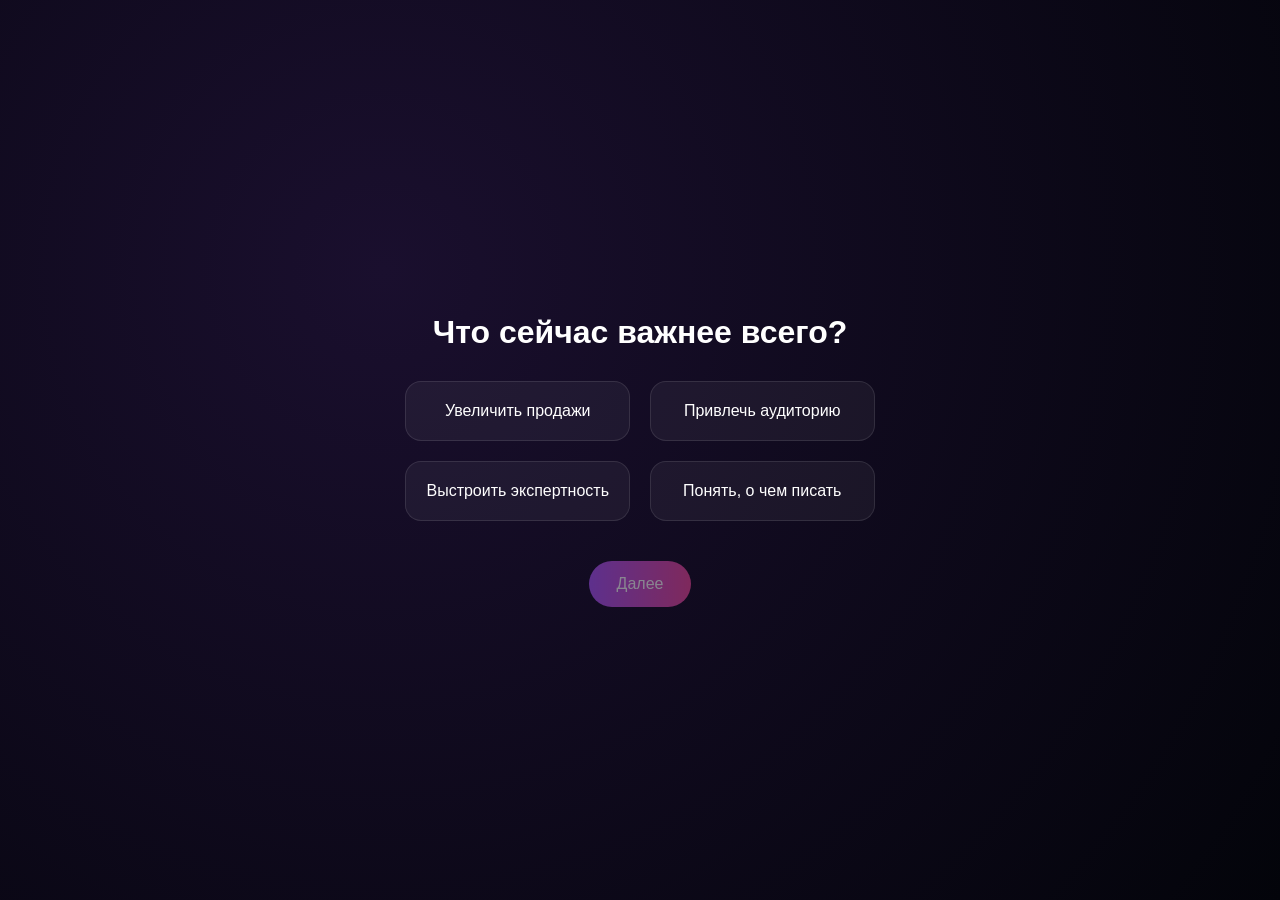
==== quiz.html @ d69003bd "Create quiz.html" ====
<!DOCTYPE html>
<html lang="ru">
<head>
  <meta charset="UTF-8">
  <title>Контент-система</title>
  <meta name="viewport" content="width=device-width, initial-scale=1.0">
  
  <style>
    body {
      margin: 0;
      font-family: Arial, sans-serif;
      background: radial-gradient(circle at 30% 30%, #1a0f2e, #03040a);
      color: white;
      display: flex;
      align-items: center;
      justify-content: center;
      height: 100vh;
    }

    .container {
      max-width: 800px;
      text-align: center;
    }

    h1 {
      font-size: 32px;
      margin-bottom: 20px;
    }

    .options {
      display: grid;
      grid-template-columns: 1fr 1fr;
      gap: 20px;
      margin-top: 30px;
    }

    .card {
      padding: 20px;
      border-radius: 16px;
      background: rgba(255,255,255,0.05);
      border: 1px solid rgba(255,255,255,0.1);
      cursor: pointer;
      transition: 0.3s;
    }

    .card:hover {
      transform: translateY(-5px);
      border-color: #a855f7;
      box-shadow: 0 0 20px rgba(168,85,247,0.3);
    }

    .next {
      margin-top: 40px;
      padding: 14px 28px;
      border-radius: 999px;
      background: linear-gradient(90deg, #a855f7, #ec4899);
      border: none;
      color: white;
      font-size: 16px;
      cursor: pointer;
      opacity: 0.5;
    }

    .next.active {
      opacity: 1;
    }
  </style>
</head>

<body>

<div class="container">
  <h1>Что сейчас важнее всего?</h1>

  <div class="options">
    <div class="card" onclick="select(this)">Увеличить продажи</div>
    <div class="card" onclick="select(this)">Привлечь аудиторию</div>
    <div class="card" onclick="select(this)">Выстроить экспертность</div>
    <div class="card" onclick="select(this)">Понять, о чем писать</div>
  </div>

  <button id="nextBtn" class="next" onclick="nextStep()">Далее</button>
</div>

<script>
  let selected = null;

  function select(el) {
    document.querySelectorAll('.card').forEach(c => c.style.borderColor = 'rgba(255,255,255,0.1)');
    el.style.borderColor = '#a855f7';
    selected = el.innerText;
    document.getElementById('nextBtn').classList.add('active');
  }

  function nextStep() {
    if (!selected) return;

    alert("Вы выбрали: " + selected + "\\n\\nДальше можно развить полноценный квиз 👀");
  }
</script>

</body>
</html>
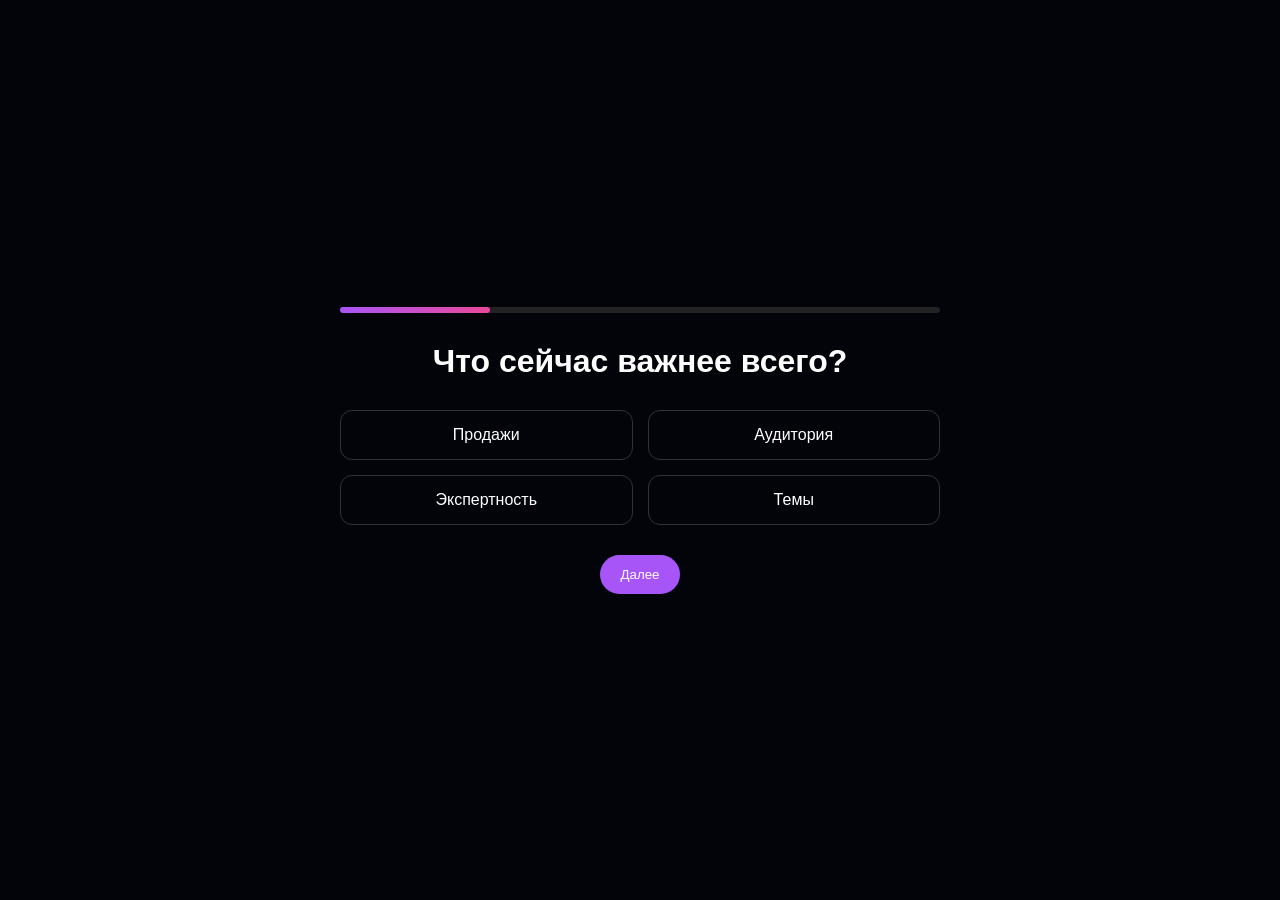
==== commit 24523316: "Update quiz.html" ====
--- a/quiz.html
+++ b/quiz.html
@@ -1,102 +1,179 @@
 <!DOCTYPE html>
 <html lang="ru">
 <head>
-  <meta charset="UTF-8">
-  <title>Контент-система</title>
-  <meta name="viewport" content="width=device-width, initial-scale=1.0">
-  
-  <style>
-    body {
-      margin: 0;
-      font-family: Arial, sans-serif;
-      background: radial-gradient(circle at 30% 30%, #1a0f2e, #03040a);
-      color: white;
-      display: flex;
-      align-items: center;
-      justify-content: center;
-      height: 100vh;
-    }
+<meta charset="UTF-8">
+<meta name="viewport" content="width=device-width, initial-scale=1.0">
+<title>Контент-система</title>
 
-    .container {
-      max-width: 800px;
-      text-align: center;
-    }
+<style>
+body {
+  margin:0;
+  font-family:Arial;
+  background:#03040a;
+  color:white;
+  display:flex;
+  justify-content:center;
+  align-items:center;
+  height:100vh;
+}
 
-    h1 {
-      font-size: 32px;
-      margin-bottom: 20px;
-    }
+.container {
+  text-align:center;
+  max-width:600px;
+  width:100%;
+}
 
-    .options {
-      display: grid;
-      grid-template-columns: 1fr 1fr;
-      gap: 20px;
-      margin-top: 30px;
-    }
+.progress {
+  height:6px;
+  background:#222;
+  border-radius:10px;
+  margin-bottom:30px;
+}
 
-    .card {
-      padding: 20px;
-      border-radius: 16px;
-      background: rgba(255,255,255,0.05);
-      border: 1px solid rgba(255,255,255,0.1);
-      cursor: pointer;
-      transition: 0.3s;
-    }
+.bar {
+  height:100%;
+  width:25%;
+  background:linear-gradient(90deg,#a855f7,#ec4899);
+  border-radius:10px;
+  transition:0.3s;
+}
 
-    .card:hover {
-      transform: translateY(-5px);
-      border-color: #a855f7;
-      box-shadow: 0 0 20px rgba(168,85,247,0.3);
-    }
+h1 {
+  margin-bottom:30px;
+}
 
-    .next {
-      margin-top: 40px;
-      padding: 14px 28px;
-      border-radius: 999px;
-      background: linear-gradient(90deg, #a855f7, #ec4899);
-      border: none;
-      color: white;
-      font-size: 16px;
-      cursor: pointer;
-      opacity: 0.5;
-    }
+.options {
+  display:grid;
+  grid-template-columns:1fr 1fr;
+  gap:15px;
+}
 
-    .next.active {
-      opacity: 1;
-    }
-  </style>
+.card {
+  padding:15px;
+  border-radius:12px;
+  border:1px solid #333;
+  cursor:pointer;
+  transition:0.3s;
+}
+
+.card.active {
+  border-color:#a855f7;
+  box-shadow:0 0 10px #a855f7;
+}
+
+.next {
+  margin-top:30px;
+  padding:12px 20px;
+  border:none;
+  border-radius:999px;
+  background:#a855f7;
+  color:white;
+  cursor:pointer;
+}
+</style>
 </head>
 
 <body>
 
 <div class="container">
-  <h1>Что сейчас важнее всего?</h1>
 
-  <div class="options">
-    <div class="card" onclick="select(this)">Увеличить продажи</div>
-    <div class="card" onclick="select(this)">Привлечь аудиторию</div>
-    <div class="card" onclick="select(this)">Выстроить экспертность</div>
-    <div class="card" onclick="select(this)">Понять, о чем писать</div>
-  </div>
+<div class="progress">
+  <div class="bar" id="bar"></div>
+</div>
 
-  <button id="nextBtn" class="next" onclick="nextStep()">Далее</button>
+<h1 id="question"></h1>
+
+<div class="options" id="options"></div>
+
+<button class="next" onclick="next()">Далее</button>
+
 </div>
 
 <script>
-  let selected = null;
 
-  function select(el) {
-    document.querySelectorAll('.card').forEach(c => c.style.borderColor = 'rgba(255,255,255,0.1)');
-    el.style.borderColor = '#a855f7';
-    selected = el.innerText;
-    document.getElementById('nextBtn').classList.add('active');
+let step = 0;
+let answers = [];
+
+const steps = [
+  {
+    q: "Что сейчас важнее всего?",
+    options: ["Продажи","Аудитория","Экспертность","Темы"]
+  },
+  {
+    q: "Какой формат ближе?",
+    options: ["Видео","Текст","Сторис","Карточки"]
+  },
+  {
+    q: "Где публикуешь?",
+    options: ["Instagram","Telegram","YouTube","VK"]
+  },
+  {
+    q: "Что мешает?",
+    options: ["Нет идей","Нет времени","Нет структуры","Нет результата"]
   }
+];
 
-  function nextStep() {
-    if (!selected) return;
+function render() {
+  document.getElementById("question").innerText = steps[step].q;
 
-    alert("Вы выбрали: " + selected + "\\n\\nДальше можно развить полноценный квиз 👀");
+  const container = document.getElementById("options");
+  container.innerHTML = "";
+
+  steps[step].options.forEach(opt => {
+    const div = document.createElement("div");
+    div.className = "card";
+    div.innerText = opt;
+
+    div.onclick = () => {
+      document.querySelectorAll(".card").forEach(c => c.classList.remove("active"));
+      div.classList.add("active");
+      answers[step] = opt;
+    };
+
+    container.appendChild(div);
+  });
+
+  document.getElementById("bar").style.width = ((step+1)/steps.length*100)+"%";
+}
+
+function next() {
+  if (!answers[step]) return;
+
+  step++;
+
+  if (step >= steps.length) {
+    showResult();
+  } else {
+    render();
   }
+}
+
+function showResult() {
+  document.body.innerHTML = `
+  <div style="text-align:center; padding:40px;">
+    <h1>Основа стратегии готова</h1>
+
+    <p style="margin-top:20px; opacity:0.7;">
+      Но 90% делают это — и не получают результат
+    </p>
+
+    <p style="margin-top:20px;">
+      Потому что ломают подачу и первый экран
+    </p>
+
+    <button style="margin-top:30px; padding:12px 20px; border:none; border-radius:999px; background:#a855f7; color:white;">
+      Получить идеи
+    </button>
+
+    <button style="margin-top:10px; padding:12px 20px; border:none; border-radius:999px; background:#ec4899; color:white;">
+      Разбор
+    </button>
+  </div>
+  `;
+}
+
+render();
+
 </script>
 
 </body>
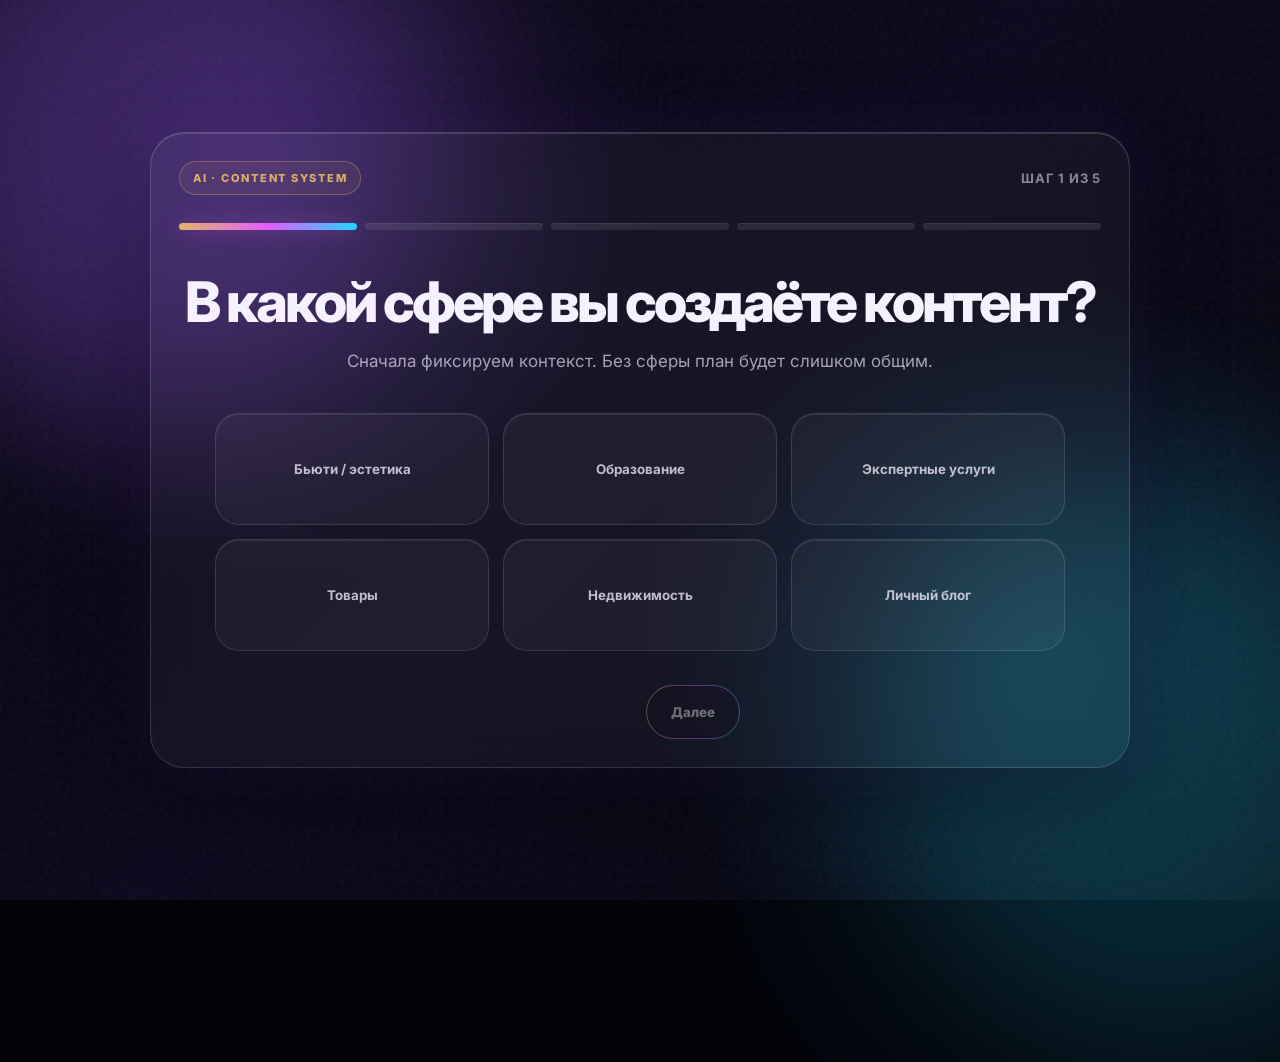
==== commit ab38fc90: "Add files via upload" ====
--- a/quiz.html
+++ b/quiz.html
@@ -1,180 +1,36 @@
 <!DOCTYPE html>
 <html lang="ru">
 <head>
-<meta charset="UTF-8">
-<meta name="viewport" content="width=device-width, initial-scale=1.0">
-<title>Контент-система</title>
-
-<style>
-body {
-  margin:0;
-  font-family:Arial;
-  background:#03040a;
-  color:white;
-  display:flex;
-  justify-content:center;
-  align-items:center;
-  height:100vh;
-}
-
-.container {
-  text-align:center;
-  max-width:600px;
-  width:100%;
-}
-
-.progress {
-  height:6px;
-  background:#222;
-  border-radius:10px;
-  margin-bottom:30px;
-}
-
-.bar {
-  height:100%;
-  width:25%;
-  background:linear-gradient(90deg,#a855f7,#ec4899);
-  border-radius:10px;
-  transition:0.3s;
-}
-
-h1 {
-  margin-bottom:30px;
-}
-
-.options {
-  display:grid;
-  grid-template-columns:1fr 1fr;
-  gap:15px;
-}
-
-.card {
-  padding:15px;
-  border-radius:12px;
-  border:1px solid #333;
-  cursor:pointer;
-  transition:0.3s;
-}
-
-.card.active {
-  border-color:#a855f7;
-  box-shadow:0 0 10px #a855f7;
-}
-
-.next {
-  margin-top:30px;
-  padding:12px 20px;
-  border:none;
-  border-radius:999px;
-  background:#a855f7;
-  color:white;
-  cursor:pointer;
-}
-</style>
+  <meta charset="UTF-8" />
+  <meta name="viewport" content="width=device-width, initial-scale=1.0" />
+  <title>Контент-система — квиз</title>
+  <style>
+    @import url('https://fonts.googleapis.com/css2?family=Inter:wght@400;500;600;700;800&display=swap');
+    :root{--bg:#03040a;--text:#f6f1ff;--muted:rgba(246,241,255,.64);--violet:#9b5cff;--pink:#e35bff;--blue:#20d6ff;--gold:#e4b46a}*{box-sizing:border-box}body{margin:0;min-height:100vh;font-family:Inter,system-ui,-apple-system,BlinkMacSystemFont,"Segoe UI",sans-serif;color:var(--text);background:var(--bg);overflow-x:hidden}.page{position:relative;min-height:100vh;padding:34px 20px;display:flex;align-items:center;justify-content:center;isolation:isolate}.bg,.glow,.grid,.noise{position:absolute;inset:0;pointer-events:none}.bg{z-index:-1;background:radial-gradient(circle at 20% 18%,rgba(155,92,255,.20),transparent 32%),radial-gradient(circle at 80% 72%,rgba(32,214,255,.14),transparent 31%),linear-gradient(135deg,#05020b 0%,#09071b 48%,#02040a 100%)}.glow{width:46vw;height:46vw;border-radius:999px;filter:blur(92px);opacity:.42;animation:drift 16s ease-in-out infinite alternate}.glow--one{top:-18%;left:-12%;background:rgba(155,92,255,.58)}.glow--two{inset:auto -14% -18% auto;background:rgba(32,214,255,.40);animation-duration:20s}.grid{background-image:linear-gradient(rgba(255,255,255,.043) 1px,transparent 1px),linear-gradient(90deg,rgba(255,255,255,.043) 1px,transparent 1px);background-size:44px 44px;mask-image:radial-gradient(ellipse 80% 70% at 50% 50%,#000 15%,transparent 100%);opacity:.58}.noise{opacity:.07;background-image:url("data:image/svg+xml,%3Csvg viewBox='0 0 220 220' xmlns='http://www.w3.org/2000/svg'%3E%3Cfilter id='n'%3E%3CfeTurbulence type='fractalNoise' baseFrequency='0.8' numOctaves='3' stitchTiles='stitch'/%3E%3C/filter%3E%3Crect width='220' height='220' filter='url(%23n)' opacity='0.7'/%3E%3C/svg%3E")}.quiz,.result{width:min(980px,100%);padding:28px;border-radius:34px;background:rgba(255,255,255,.04);border:1px solid rgba(255,255,255,.14);box-shadow:inset 0 1px 0 rgba(255,255,255,.15),0 30px 90px rgba(0,0,0,.42),0 0 60px rgba(155,92,255,.12);backdrop-filter:blur(20px);animation:appear .7s ease both}.result{width:min(1040px,100%)}.top{display:flex;align-items:center;justify-content:space-between;gap:18px;margin-bottom:28px}.badge{display:inline-flex;width:fit-content;padding:9px 13px;border:1px solid rgba(228,180,106,.34);border-radius:999px;color:rgba(228,180,106,.95);background:rgba(228,180,106,.07);font-size:11px;font-weight:800;letter-spacing:.16em;text-transform:uppercase}.step-text{color:rgba(246,241,255,.52);font-size:13px;font-weight:700;letter-spacing:.06em;text-transform:uppercase}.progress{display:grid;grid-template-columns:repeat(5,1fr);gap:8px;margin-bottom:44px}.progress span{height:7px;border-radius:999px;background:rgba(255,255,255,.09);box-shadow:inset 0 1px 0 rgba(255,255,255,.08)}.progress span.active,.progress span.done{background:linear-gradient(90deg,var(--gold),var(--pink),var(--blue));box-shadow:0 0 20px rgba(227,91,255,.35)}.content{text-align:center;animation:softIn .35s ease both}h1{margin:0;font-size:clamp(30px,4.8vw,56px);line-height:1.03;letter-spacing:-.055em;font-weight:800}.subtitle{margin:16px auto 0;max-width:650px;color:var(--muted);font-size:17px;line-height:1.6}.options{margin:38px auto 0;display:grid;grid-template-columns:repeat(3,1fr);gap:14px;max-width:850px}.option{min-height:112px;padding:20px;border-radius:24px;border:1px solid rgba(255,255,255,.12);background:rgba(255,255,255,.04);color:rgba(246,241,255,.76);display:flex;align-items:center;justify-content:center;text-align:center;cursor:pointer;transition:.25s ease;box-shadow:inset 0 1px 0 rgba(255,255,255,.08);font-weight:700}.option:hover{transform:translateY(-3px);border-color:rgba(227,91,255,.48);color:#fff;box-shadow:0 0 34px rgba(227,91,255,.17)}.option.selected{color:#fff;border-color:rgba(227,91,255,.78);background:linear-gradient(rgba(255,255,255,.08),rgba(255,255,255,.05)) padding-box,linear-gradient(120deg,var(--gold),var(--pink),var(--blue)) border-box;box-shadow:0 0 32px rgba(227,91,255,.25),inset 0 1px 0 rgba(255,255,255,.16)}.actions{margin-top:34px;display:flex;align-items:center;justify-content:center;gap:14px;flex-wrap:wrap}button,.link-button{border:none;text-decoration:none;font-family:inherit;cursor:pointer;transition:.25s ease}.btn{min-height:54px;padding:0 24px;border-radius:999px;font-weight:800;color:#fff}.btn-primary{background:linear-gradient(#15101f,#15101f) padding-box,linear-gradient(100deg,var(--gold),var(--pink),var(--blue)) border-box;border:1px solid transparent;box-shadow:inset 0 1px 0 rgba(255,255,255,.23),0 0 34px rgba(227,91,255,.22)}.btn-primary:disabled{opacity:.38;cursor:not-allowed;box-shadow:none}.btn-primary:not(:disabled):hover{transform:translateY(-2px) scale(1.02);box-shadow:inset 0 1px 0 rgba(255,255,255,.28),0 0 52px rgba(227,91,255,.34)}.btn-ghost{background:rgba(255,255,255,.055);border:1px solid rgba(255,255,255,.12);color:rgba(246,241,255,.7)}.btn-ghost:hover{color:#fff;border-color:rgba(255,255,255,.24);transform:translateY(-2px)}.result-head{text-align:center;max-width:760px;margin:0 auto 28px}.result h1{margin-top:14px;background:linear-gradient(100deg,#fff 10%,#e9c38a 42%,#e35bff 76%,#20d6ff 100%);-webkit-background-clip:text;background-clip:text;color:transparent}.summary{margin:28px auto 0;max-width:780px;display:flex;flex-wrap:wrap;gap:10px;justify-content:center}.chip{padding:10px 14px;border-radius:999px;background:rgba(255,255,255,.055);border:1px solid rgba(255,255,255,.12);color:rgba(246,241,255,.72);font-size:13px}.chip b{color:#fff}.plan{margin-top:30px;display:grid;grid-template-columns:repeat(3,1fr);gap:16px}.plan-card,.risk-card,.cta-card{padding:24px;border-radius:28px;background:rgba(255,255,255,.045);border:1px solid rgba(255,255,255,.12);box-shadow:inset 0 1px 0 rgba(255,255,255,.09)}.plan-card{position:relative;overflow:hidden;min-height:250px}.plan-card:before{content:"";position:absolute;inset:0 0 auto 0;height:3px;background:linear-gradient(90deg,var(--gold),var(--pink),var(--blue));opacity:.82}.day{color:var(--gold);font-size:12px;font-weight:800;letter-spacing:.16em;text-transform:uppercase;margin-bottom:16px}.plan-card h3,.risk-card h2,.cta-card h3{margin:0 0 12px;letter-spacing:-.025em}.plan-card p,.risk-card p,.cta-card p{margin:0;color:rgba(246,241,255,.68);line-height:1.58;font-size:15px}.risk-card{margin-top:18px;background:linear-gradient(135deg,rgba(155,92,255,.15),rgba(227,91,255,.09),rgba(32,214,255,.08));border-color:rgba(227,91,255,.22);text-align:center}.cta-grid{margin-top:18px;display:grid;grid-template-columns:1fr 1fr;gap:16px}.cta-card{text-align:center}.cta-card .word{display:inline-flex;margin:8px 0 16px;padding:7px 12px;border-radius:999px;background:rgba(255,255,255,.08);color:#fff;font-weight:900;letter-spacing:.08em}.telegram{display:inline-flex;align-items:center;justify-content:center;min-height:50px;padding:0 18px;border-radius:999px;color:#fff;font-weight:800;text-decoration:none;background:linear-gradient(100deg,var(--violet),var(--pink));box-shadow:0 0 34px rgba(227,91,255,.22)}.telegram.alt{background:linear-gradient(100deg,var(--gold),var(--pink),var(--blue))}.bottom-actions{margin-top:22px;display:flex;justify-content:center;gap:12px;flex-wrap:wrap}@keyframes appear{from{opacity:0;transform:translateY(24px);filter:blur(8px)}to{opacity:1;transform:translateY(0);filter:blur(0)}}@keyframes softIn{from{opacity:0;transform:scale(.98);filter:blur(6px)}to{opacity:1;transform:scale(1);filter:blur(0)}}@keyframes drift{from{transform:translate3d(0,0,0) scale(1)}to{transform:translate3d(42px,-26px,0) scale(1.08)}}@media (max-width:820px){.page{align-items:flex-start;padding-top:24px}.quiz,.result{padding:20px;border-radius:26px}.top{align-items:flex-start;flex-direction:column;gap:12px}.options{grid-template-columns:1fr}.option{min-height:82px}.plan,.cta-grid{grid-template-columns:1fr}.plan-card{min-height:auto}}
+  </style>
 </head>
-
 <body>
-
-<div class="container">
-
-<div class="progress">
-  <div class="bar" id="bar"></div>
-</div>
-
-<h1 id="question"></h1>
-
-<div class="options" id="options"></div>
-
-<button class="next" onclick="next()">Далее</button>
-
-</div>
-
-<script>
-
-let step = 0;
-let answers = [];
-
-const steps = [
-  {
-    q: "Что сейчас важнее всего?",
-    options: ["Продажи","Аудитория","Экспертность","Темы"]
-  },
-  {
-    q: "Какой формат ближе?",
-    options: ["Видео","Текст","Сторис","Карточки"]
-  },
-  {
-    q: "Где публикуешь?",
-    options: ["Instagram","Telegram","YouTube","VK"]
-  },
-  {
-    q: "Что мешает?",
-    options: ["Нет идей","Нет времени","Нет структуры","Нет результата"]
-  }
-];
-
-function render() {
-  document.getElementById("question").innerText = steps[step].q;
-
-  const container = document.getElementById("options");
-  container.innerHTML = "";
-
-  steps[step].options.forEach(opt => {
-    const div = document.createElement("div");
-    div.className = "card";
-    div.innerText = opt;
-
-    div.onclick = () => {
-      document.querySelectorAll(".card").forEach(c => c.classList.remove("active"));
-      div.classList.add("active");
-      answers[step] = opt;
-    };
-
-    container.appendChild(div);
-  });
-
-  document.getElementById("bar").style.width = ((step+1)/steps.length*100)+"%";
-}
-
-function next() {
-  if (!answers[step]) return;
-
-  step++;
-
-  if (step >= steps.length) {
-    showResult();
-  } else {
-    render();
-  }
-}
-
-function showResult() {
-  document.body.innerHTML = `
-  <div style="text-align:center; padding:40px;">
-    <h1>Основа стратегии готова</h1>
-
-    <p style="margin-top:20px; opacity:0.7;">
-      Но 90% делают это — и не получают результат
-    </p>
-
-    <p style="margin-top:20px;">
-      Потому что ломают подачу и первый экран
-    </p>
-
-    <button style="margin-top:30px; padding:12px 20px; border:none; border-radius:999px; background:#a855f7; color:white;">
-      Получить идеи
-    </button>
-
-    <button style="margin-top:10px; padding:12px 20px; border:none; border-radius:999px; background:#ec4899; color:white;">
-      Разбор
-    </button>
-  </div>
-  `;
-}
-
-render();
-
-</script>
-
+  <main class="page">
+    <div class="bg"><div class="glow glow--one"></div><div class="glow glow--two"></div><div class="grid"></div><div class="noise"></div></div>
+    <section class="quiz" id="quizBox">
+      <div class="top"><div class="badge">AI · CONTENT SYSTEM</div><div class="step-text" id="stepText">Шаг 1 из 5</div></div>
+      <div class="progress" id="progress"></div>
+      <div class="content" id="content">
+        <h1 id="question"></h1>
+        <p class="subtitle" id="subtitle"></p>
+        <div class="options" id="options"></div>
+        <div class="actions"><button class="btn btn-ghost" id="backBtn" type="button">Назад</button><button class="btn btn-primary" id="nextBtn" type="button" disabled>Далее</button></div>
+      </div>
+    </section>
+  </main>
+  <script>
+    const steps=[{key:"niche",q:"В какой сфере вы создаёте контент?",subtitle:"Сначала фиксируем контекст. Без сферы план будет слишком общим.",options:["Бьюти / эстетика","Образование","Экспертные услуги","Товары","Недвижимость","Личный блог"]},{key:"goal",q:"Что сейчас важнее всего?",subtitle:"Цель задаёт логику контента: продавать, вовлекать, усиливать доверие или наводить порядок.",options:["Продажи","Аудитория","Экспертность","Темы"]},{key:"format",q:"Какой формат вам ближе?",subtitle:"Лучший формат — тот, который вы сможете делать регулярно, а не героически раз в месяц.",options:["Видео","Текст","Сторис","Карточки"]},{key:"platform",q:"Где вы публикуете контент?",subtitle:"Площадка влияет на подачу: Telegram любит смысл, Instagram — визуальный крючок, YouTube — удержание.",options:["Instagram","Telegram","YouTube","VK"]},{key:"problem",q:"Что чаще всего мешает?",subtitle:"Это покажет слабое место системы — там чаще всего и ломается результат.",options:["Нет идей","Нет времени","Нет структуры","Нет результата"]}];
+    let step=0;const answers={};const progress=document.getElementById("progress"),stepText=document.getElementById("stepText"),question=document.getElementById("question"),subtitle=document.getElementById("subtitle"),options=document.getElementById("options"),nextBtn=document.getElementById("nextBtn"),backBtn=document.getElementById("backBtn");
+    function buildProgress(){progress.innerHTML="";steps.forEach((_,i)=>{const dot=document.createElement("span");if(i<step)dot.className="done";if(i===step)dot.className="active";progress.appendChild(dot)})}
+    function render(){const current=steps[step];stepText.textContent=`Шаг ${step+1} из ${steps.length}`;question.textContent=current.q;subtitle.textContent=current.subtitle;options.innerHTML="";current.options.forEach(option=>{const card=document.createElement("button");card.type="button";card.className="option";card.textContent=option;if(answers[current.key]===option)card.classList.add("selected");card.addEventListener("click",()=>{answers[current.key]=option;document.querySelectorAll(".option").forEach(item=>item.classList.remove("selected"));card.classList.add("selected");nextBtn.disabled=false});options.appendChild(card)});nextBtn.textContent=step===steps.length-1?"Собрать результат":"Далее";nextBtn.disabled=!answers[current.key];backBtn.style.visibility=step===0?"hidden":"visible";buildProgress()}
+    function getPlan(){const niche=answers.niche,goal=answers.goal,format=answers.format,platform=answers.platform;let day1={title:"Пост узнавания",text:`Покажите ситуацию из сферы «${niche}», в которой ваша аудитория узнает себя: сомнение, хаос, желание результата или усталость от попыток разобраться самостоятельно.`};let day2={title:"Пост доверия",text:`Раскройте вашу логику через формат «${format}»: почему вы предлагаете именно такой подход, чем он отличается и какой результат помогает получить.`};let day3={title:"Пост действия",text:`На площадке ${platform} дайте простой следующий шаг: написать вам, выбрать вариант, забрать материал или пройти мини-разбор.`};if(goal==="Продажи"){day1.title="Боль → решение";day2.title="Доверие через кейс";day3.title="Мягкий оффер"}if(goal==="Аудитория"){day1.title="Миф или жиза";day2.title="Личный взгляд";day3.title="Вовлекающий вопрос"}if(goal==="Экспертность"){day1.title="Ошибка аудитории";day2.title="Разбор логики";day3.title="Мини-инструкция"}if(goal==="Темы"){day1.title="Что волнует аудиторию";day2.title="3 угла подачи";day3.title="Серия контента"}return{day1,day2,day3}}
+    function showResult(){const plan=getPlan();document.querySelector(".page").innerHTML=`<div class="bg"><div class="glow glow--one"></div><div class="glow glow--two"></div><div class="grid"></div><div class="noise"></div></div><section class="result"><div class="result-head"><div class="badge" style="margin:0 auto;">Ваша контент-система</div><h1>Основа стратегии готова</h1><p class="subtitle">Это не полный контент-план “под ключ”, а рабочая архитектура: от неё уже можно оттолкнуться, чтобы перестать начинать с чистого листа.</p><div class="summary"><div class="chip">Сфера: <b>${answers.niche}</b></div><div class="chip">Фокус: <b>${answers.goal}</b></div><div class="chip">Формат: <b>${answers.format}</b></div><div class="chip">Площадка: <b>${answers.platform}</b></div><div class="chip">Стопор: <b>${answers.problem}</b></div></div></div><div class="plan"><article class="plan-card"><div class="day">День 1</div><h3>${plan.day1.title}</h3><p>${plan.day1.text}</p></article><article class="plan-card"><div class="day">День 2</div><h3>${plan.day2.title}</h3><p>${plan.day2.text}</p></article><article class="plan-card"><div class="day">День 3</div><h3>${plan.day3.title}</h3><p>${plan.day3.text}</p></article></div><div class="risk-card"><h2>Но здесь есть тонкое место</h2><p>Сам план — это только основа. Чаще всего результат ломается не на идеях, а в подаче: в первом экране, формулировке смысла и призыве к действию. Особенно если главный стопор сейчас — «${answers.problem}».</p></div><div class="cta-grid"><article class="cta-card"><h3>Нужна быстрая вкусняшка?</h3><p>Напишите кодовое слово:</p><div class="word">ИДЕИ</div><p>и получите 10 тем, от которых можно оттолкнуться уже сегодня.</p><br><a class="telegram" href="https://t.me/tatishablin?text=ИДЕИ" target="_blank" rel="noopener">Написать «ИДЕИ»</a></article><article class="cta-card"><h3>Хотите понять, где всё может сломаться?</h3><p>Напишите кодовое слово:</p><div class="word">РАЗБОР</div><p>и получите разбор слабого места вашей контент-логики.</p><br><a class="telegram alt" href="https://t.me/tatishablin?text=РАЗБОР" target="_blank" rel="noopener">Написать «РАЗБОР»</a></article></div><div class="bottom-actions"><button class="btn btn-ghost" type="button" onclick="location.reload()">Собрать другую стратегию</button><a class="btn btn-ghost link-button" href="index.html" style="display:inline-flex;align-items:center;">Вернуться на первый экран</a></div></section>`}
+    nextBtn.addEventListener("click",()=>{const key=steps[step].key;if(!answers[key])return;if(step===steps.length-1){showResult();return}step++;render()});backBtn.addEventListener("click",()=>{if(step===0)return;step--;render()});render();
+  </script>
 </body>
 </html>
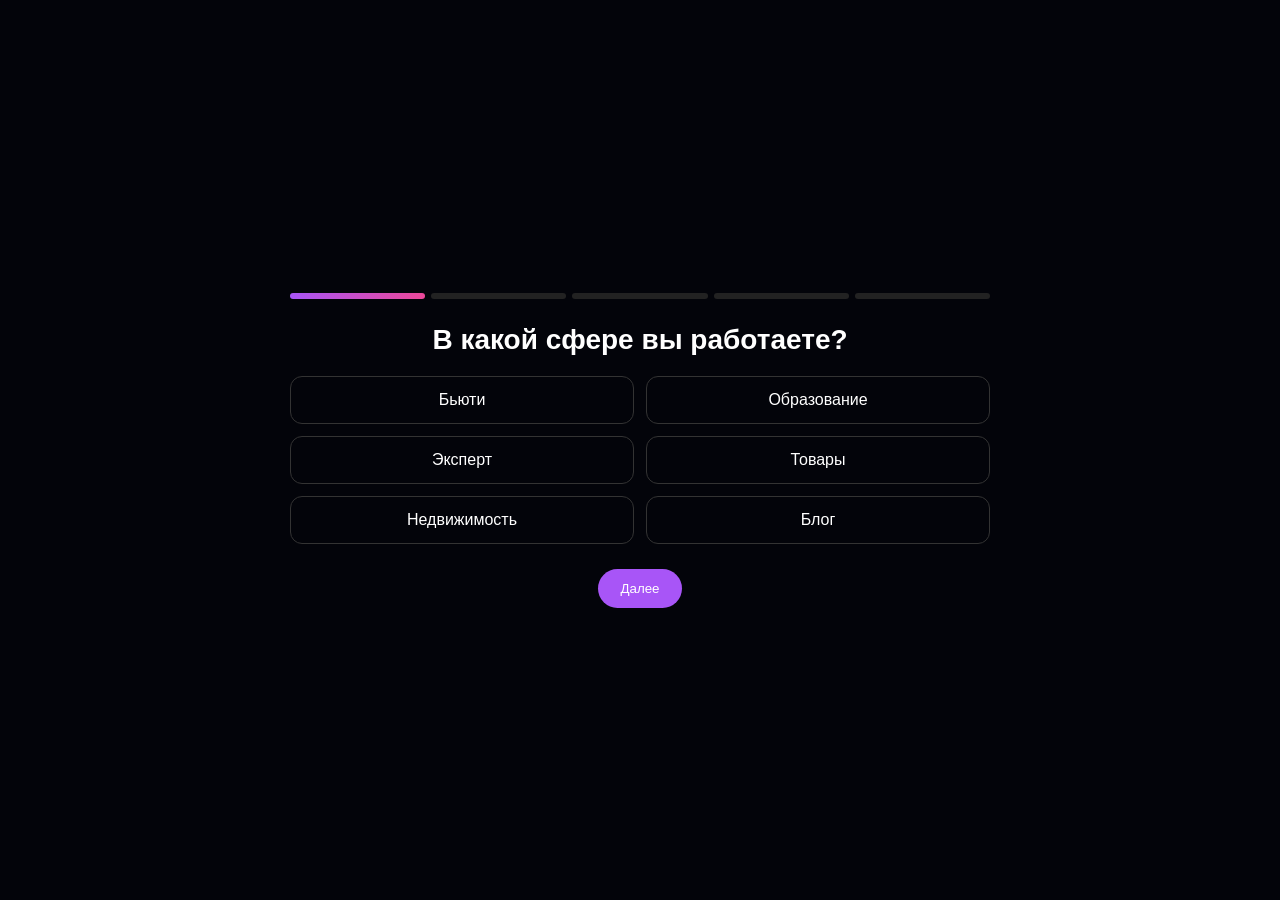
==== commit 7786d22c: "Update quiz.html" ====
--- a/quiz.html
+++ b/quiz.html
@@ -1,36 +1,210 @@
 <!DOCTYPE html>
 <html lang="ru">
 <head>
-  <meta charset="UTF-8" />
-  <meta name="viewport" content="width=device-width, initial-scale=1.0" />
-  <title>Контент-система — квиз</title>
-  <style>
-    @import url('https://fonts.googleapis.com/css2?family=Inter:wght@400;500;600;700;800&display=swap');
-    :root{--bg:#03040a;--text:#f6f1ff;--muted:rgba(246,241,255,.64);--violet:#9b5cff;--pink:#e35bff;--blue:#20d6ff;--gold:#e4b46a}*{box-sizing:border-box}body{margin:0;min-height:100vh;font-family:Inter,system-ui,-apple-system,BlinkMacSystemFont,"Segoe UI",sans-serif;color:var(--text);background:var(--bg);overflow-x:hidden}.page{position:relative;min-height:100vh;padding:34px 20px;display:flex;align-items:center;justify-content:center;isolation:isolate}.bg,.glow,.grid,.noise{position:absolute;inset:0;pointer-events:none}.bg{z-index:-1;background:radial-gradient(circle at 20% 18%,rgba(155,92,255,.20),transparent 32%),radial-gradient(circle at 80% 72%,rgba(32,214,255,.14),transparent 31%),linear-gradient(135deg,#05020b 0%,#09071b 48%,#02040a 100%)}.glow{width:46vw;height:46vw;border-radius:999px;filter:blur(92px);opacity:.42;animation:drift 16s ease-in-out infinite alternate}.glow--one{top:-18%;left:-12%;background:rgba(155,92,255,.58)}.glow--two{inset:auto -14% -18% auto;background:rgba(32,214,255,.40);animation-duration:20s}.grid{background-image:linear-gradient(rgba(255,255,255,.043) 1px,transparent 1px),linear-gradient(90deg,rgba(255,255,255,.043) 1px,transparent 1px);background-size:44px 44px;mask-image:radial-gradient(ellipse 80% 70% at 50% 50%,#000 15%,transparent 100%);opacity:.58}.noise{opacity:.07;background-image:url("data:image/svg+xml,%3Csvg viewBox='0 0 220 220' xmlns='http://www.w3.org/2000/svg'%3E%3Cfilter id='n'%3E%3CfeTurbulence type='fractalNoise' baseFrequency='0.8' numOctaves='3' stitchTiles='stitch'/%3E%3C/filter%3E%3Crect width='220' height='220' filter='url(%23n)' opacity='0.7'/%3E%3C/svg%3E")}.quiz,.result{width:min(980px,100%);padding:28px;border-radius:34px;background:rgba(255,255,255,.04);border:1px solid rgba(255,255,255,.14);box-shadow:inset 0 1px 0 rgba(255,255,255,.15),0 30px 90px rgba(0,0,0,.42),0 0 60px rgba(155,92,255,.12);backdrop-filter:blur(20px);animation:appear .7s ease both}.result{width:min(1040px,100%)}.top{display:flex;align-items:center;justify-content:space-between;gap:18px;margin-bottom:28px}.badge{display:inline-flex;width:fit-content;padding:9px 13px;border:1px solid rgba(228,180,106,.34);border-radius:999px;color:rgba(228,180,106,.95);background:rgba(228,180,106,.07);font-size:11px;font-weight:800;letter-spacing:.16em;text-transform:uppercase}.step-text{color:rgba(246,241,255,.52);font-size:13px;font-weight:700;letter-spacing:.06em;text-transform:uppercase}.progress{display:grid;grid-template-columns:repeat(5,1fr);gap:8px;margin-bottom:44px}.progress span{height:7px;border-radius:999px;background:rgba(255,255,255,.09);box-shadow:inset 0 1px 0 rgba(255,255,255,.08)}.progress span.active,.progress span.done{background:linear-gradient(90deg,var(--gold),var(--pink),var(--blue));box-shadow:0 0 20px rgba(227,91,255,.35)}.content{text-align:center;animation:softIn .35s ease both}h1{margin:0;font-size:clamp(30px,4.8vw,56px);line-height:1.03;letter-spacing:-.055em;font-weight:800}.subtitle{margin:16px auto 0;max-width:650px;color:var(--muted);font-size:17px;line-height:1.6}.options{margin:38px auto 0;display:grid;grid-template-columns:repeat(3,1fr);gap:14px;max-width:850px}.option{min-height:112px;padding:20px;border-radius:24px;border:1px solid rgba(255,255,255,.12);background:rgba(255,255,255,.04);color:rgba(246,241,255,.76);display:flex;align-items:center;justify-content:center;text-align:center;cursor:pointer;transition:.25s ease;box-shadow:inset 0 1px 0 rgba(255,255,255,.08);font-weight:700}.option:hover{transform:translateY(-3px);border-color:rgba(227,91,255,.48);color:#fff;box-shadow:0 0 34px rgba(227,91,255,.17)}.option.selected{color:#fff;border-color:rgba(227,91,255,.78);background:linear-gradient(rgba(255,255,255,.08),rgba(255,255,255,.05)) padding-box,linear-gradient(120deg,var(--gold),var(--pink),var(--blue)) border-box;box-shadow:0 0 32px rgba(227,91,255,.25),inset 0 1px 0 rgba(255,255,255,.16)}.actions{margin-top:34px;display:flex;align-items:center;justify-content:center;gap:14px;flex-wrap:wrap}button,.link-button{border:none;text-decoration:none;font-family:inherit;cursor:pointer;transition:.25s ease}.btn{min-height:54px;padding:0 24px;border-radius:999px;font-weight:800;color:#fff}.btn-primary{background:linear-gradient(#15101f,#15101f) padding-box,linear-gradient(100deg,var(--gold),var(--pink),var(--blue)) border-box;border:1px solid transparent;box-shadow:inset 0 1px 0 rgba(255,255,255,.23),0 0 34px rgba(227,91,255,.22)}.btn-primary:disabled{opacity:.38;cursor:not-allowed;box-shadow:none}.btn-primary:not(:disabled):hover{transform:translateY(-2px) scale(1.02);box-shadow:inset 0 1px 0 rgba(255,255,255,.28),0 0 52px rgba(227,91,255,.34)}.btn-ghost{background:rgba(255,255,255,.055);border:1px solid rgba(255,255,255,.12);color:rgba(246,241,255,.7)}.btn-ghost:hover{color:#fff;border-color:rgba(255,255,255,.24);transform:translateY(-2px)}.result-head{text-align:center;max-width:760px;margin:0 auto 28px}.result h1{margin-top:14px;background:linear-gradient(100deg,#fff 10%,#e9c38a 42%,#e35bff 76%,#20d6ff 100%);-webkit-background-clip:text;background-clip:text;color:transparent}.summary{margin:28px auto 0;max-width:780px;display:flex;flex-wrap:wrap;gap:10px;justify-content:center}.chip{padding:10px 14px;border-radius:999px;background:rgba(255,255,255,.055);border:1px solid rgba(255,255,255,.12);color:rgba(246,241,255,.72);font-size:13px}.chip b{color:#fff}.plan{margin-top:30px;display:grid;grid-template-columns:repeat(3,1fr);gap:16px}.plan-card,.risk-card,.cta-card{padding:24px;border-radius:28px;background:rgba(255,255,255,.045);border:1px solid rgba(255,255,255,.12);box-shadow:inset 0 1px 0 rgba(255,255,255,.09)}.plan-card{position:relative;overflow:hidden;min-height:250px}.plan-card:before{content:"";position:absolute;inset:0 0 auto 0;height:3px;background:linear-gradient(90deg,var(--gold),var(--pink),var(--blue));opacity:.82}.day{color:var(--gold);font-size:12px;font-weight:800;letter-spacing:.16em;text-transform:uppercase;margin-bottom:16px}.plan-card h3,.risk-card h2,.cta-card h3{margin:0 0 12px;letter-spacing:-.025em}.plan-card p,.risk-card p,.cta-card p{margin:0;color:rgba(246,241,255,.68);line-height:1.58;font-size:15px}.risk-card{margin-top:18px;background:linear-gradient(135deg,rgba(155,92,255,.15),rgba(227,91,255,.09),rgba(32,214,255,.08));border-color:rgba(227,91,255,.22);text-align:center}.cta-grid{margin-top:18px;display:grid;grid-template-columns:1fr 1fr;gap:16px}.cta-card{text-align:center}.cta-card .word{display:inline-flex;margin:8px 0 16px;padding:7px 12px;border-radius:999px;background:rgba(255,255,255,.08);color:#fff;font-weight:900;letter-spacing:.08em}.telegram{display:inline-flex;align-items:center;justify-content:center;min-height:50px;padding:0 18px;border-radius:999px;color:#fff;font-weight:800;text-decoration:none;background:linear-gradient(100deg,var(--violet),var(--pink));box-shadow:0 0 34px rgba(227,91,255,.22)}.telegram.alt{background:linear-gradient(100deg,var(--gold),var(--pink),var(--blue))}.bottom-actions{margin-top:22px;display:flex;justify-content:center;gap:12px;flex-wrap:wrap}@keyframes appear{from{opacity:0;transform:translateY(24px);filter:blur(8px)}to{opacity:1;transform:translateY(0);filter:blur(0)}}@keyframes softIn{from{opacity:0;transform:scale(.98);filter:blur(6px)}to{opacity:1;transform:scale(1);filter:blur(0)}}@keyframes drift{from{transform:translate3d(0,0,0) scale(1)}to{transform:translate3d(42px,-26px,0) scale(1.08)}}@media (max-width:820px){.page{align-items:flex-start;padding-top:24px}.quiz,.result{padding:20px;border-radius:26px}.top{align-items:flex-start;flex-direction:column;gap:12px}.options{grid-template-columns:1fr}.option{min-height:82px}.plan,.cta-grid{grid-template-columns:1fr}.plan-card{min-height:auto}}
-  </style>
+<meta charset="UTF-8">
+<meta name="viewport" content="width=device-width, initial-scale=1.0">
+<title>Контент-система</title>
+
+<style>
+body {
+  margin:0;
+  font-family:Arial;
+  background:#03040a;
+  color:white;
+  display:flex;
+  justify-content:center;
+  align-items:center;
+  min-height:100vh;
+}
+
+.container {
+  max-width:700px;
+  width:100%;
+  text-align:center;
+}
+
+.progress {
+  display:flex;
+  gap:6px;
+  margin-bottom:25px;
+}
+
+.progress div {
+  flex:1;
+  height:6px;
+  background:#222;
+  border-radius:10px;
+}
+
+.progress .active {
+  background:linear-gradient(90deg,#a855f7,#ec4899);
+}
+
+h1 {
+  font-size:28px;
+  margin-bottom:20px;
+}
+
+.options {
+  display:grid;
+  grid-template-columns:1fr 1fr;
+  gap:12px;
+}
+
+.card {
+  padding:14px;
+  border-radius:12px;
+  border:1px solid #333;
+  cursor:pointer;
+}
+
+.card.active {
+  border-color:#a855f7;
+}
+
+.next {
+  margin-top:25px;
+  padding:12px 22px;
+  border:none;
+  border-radius:999px;
+  background:#a855f7;
+  color:white;
+  cursor:pointer;
+}
+</style>
 </head>
+
 <body>
-  <main class="page">
-    <div class="bg"><div class="glow glow--one"></div><div class="glow glow--two"></div><div class="grid"></div><div class="noise"></div></div>
-    <section class="quiz" id="quizBox">
-      <div class="top"><div class="badge">AI · CONTENT SYSTEM</div><div class="step-text" id="stepText">Шаг 1 из 5</div></div>
-      <div class="progress" id="progress"></div>
-      <div class="content" id="content">
-        <h1 id="question"></h1>
-        <p class="subtitle" id="subtitle"></p>
-        <div class="options" id="options"></div>
-        <div class="actions"><button class="btn btn-ghost" id="backBtn" type="button">Назад</button><button class="btn btn-primary" id="nextBtn" type="button" disabled>Далее</button></div>
-      </div>
-    </section>
-  </main>
-  <script>
-    const steps=[{key:"niche",q:"В какой сфере вы создаёте контент?",subtitle:"Сначала фиксируем контекст. Без сферы план будет слишком общим.",options:["Бьюти / эстетика","Образование","Экспертные услуги","Товары","Недвижимость","Личный блог"]},{key:"goal",q:"Что сейчас важнее всего?",subtitle:"Цель задаёт логику контента: продавать, вовлекать, усиливать доверие или наводить порядок.",options:["Продажи","Аудитория","Экспертность","Темы"]},{key:"format",q:"Какой формат вам ближе?",subtitle:"Лучший формат — тот, который вы сможете делать регулярно, а не героически раз в месяц.",options:["Видео","Текст","Сторис","Карточки"]},{key:"platform",q:"Где вы публикуете контент?",subtitle:"Площадка влияет на подачу: Telegram любит смысл, Instagram — визуальный крючок, YouTube — удержание.",options:["Instagram","Telegram","YouTube","VK"]},{key:"problem",q:"Что чаще всего мешает?",subtitle:"Это покажет слабое место системы — там чаще всего и ломается результат.",options:["Нет идей","Нет времени","Нет структуры","Нет результата"]}];
-    let step=0;const answers={};const progress=document.getElementById("progress"),stepText=document.getElementById("stepText"),question=document.getElementById("question"),subtitle=document.getElementById("subtitle"),options=document.getElementById("options"),nextBtn=document.getElementById("nextBtn"),backBtn=document.getElementById("backBtn");
-    function buildProgress(){progress.innerHTML="";steps.forEach((_,i)=>{const dot=document.createElement("span");if(i<step)dot.className="done";if(i===step)dot.className="active";progress.appendChild(dot)})}
-    function render(){const current=steps[step];stepText.textContent=`Шаг ${step+1} из ${steps.length}`;question.textContent=current.q;subtitle.textContent=current.subtitle;options.innerHTML="";current.options.forEach(option=>{const card=document.createElement("button");card.type="button";card.className="option";card.textContent=option;if(answers[current.key]===option)card.classList.add("selected");card.addEventListener("click",()=>{answers[current.key]=option;document.querySelectorAll(".option").forEach(item=>item.classList.remove("selected"));card.classList.add("selected");nextBtn.disabled=false});options.appendChild(card)});nextBtn.textContent=step===steps.length-1?"Собрать результат":"Далее";nextBtn.disabled=!answers[current.key];backBtn.style.visibility=step===0?"hidden":"visible";buildProgress()}
-    function getPlan(){const niche=answers.niche,goal=answers.goal,format=answers.format,platform=answers.platform;let day1={title:"Пост узнавания",text:`Покажите ситуацию из сферы «${niche}», в которой ваша аудитория узнает себя: сомнение, хаос, желание результата или усталость от попыток разобраться самостоятельно.`};let day2={title:"Пост доверия",text:`Раскройте вашу логику через формат «${format}»: почему вы предлагаете именно такой подход, чем он отличается и какой результат помогает получить.`};let day3={title:"Пост действия",text:`На площадке ${platform} дайте простой следующий шаг: написать вам, выбрать вариант, забрать материал или пройти мини-разбор.`};if(goal==="Продажи"){day1.title="Боль → решение";day2.title="Доверие через кейс";day3.title="Мягкий оффер"}if(goal==="Аудитория"){day1.title="Миф или жиза";day2.title="Личный взгляд";day3.title="Вовлекающий вопрос"}if(goal==="Экспертность"){day1.title="Ошибка аудитории";day2.title="Разбор логики";day3.title="Мини-инструкция"}if(goal==="Темы"){day1.title="Что волнует аудиторию";day2.title="3 угла подачи";day3.title="Серия контента"}return{day1,day2,day3}}
-    function showResult(){const plan=getPlan();document.querySelector(".page").innerHTML=`<div class="bg"><div class="glow glow--one"></div><div class="glow glow--two"></div><div class="grid"></div><div class="noise"></div></div><section class="result"><div class="result-head"><div class="badge" style="margin:0 auto;">Ваша контент-система</div><h1>Основа стратегии готова</h1><p class="subtitle">Это не полный контент-план “под ключ”, а рабочая архитектура: от неё уже можно оттолкнуться, чтобы перестать начинать с чистого листа.</p><div class="summary"><div class="chip">Сфера: <b>${answers.niche}</b></div><div class="chip">Фокус: <b>${answers.goal}</b></div><div class="chip">Формат: <b>${answers.format}</b></div><div class="chip">Площадка: <b>${answers.platform}</b></div><div class="chip">Стопор: <b>${answers.problem}</b></div></div></div><div class="plan"><article class="plan-card"><div class="day">День 1</div><h3>${plan.day1.title}</h3><p>${plan.day1.text}</p></article><article class="plan-card"><div class="day">День 2</div><h3>${plan.day2.title}</h3><p>${plan.day2.text}</p></article><article class="plan-card"><div class="day">День 3</div><h3>${plan.day3.title}</h3><p>${plan.day3.text}</p></article></div><div class="risk-card"><h2>Но здесь есть тонкое место</h2><p>Сам план — это только основа. Чаще всего результат ломается не на идеях, а в подаче: в первом экране, формулировке смысла и призыве к действию. Особенно если главный стопор сейчас — «${answers.problem}».</p></div><div class="cta-grid"><article class="cta-card"><h3>Нужна быстрая вкусняшка?</h3><p>Напишите кодовое слово:</p><div class="word">ИДЕИ</div><p>и получите 10 тем, от которых можно оттолкнуться уже сегодня.</p><br><a class="telegram" href="https://t.me/tatishablin?text=ИДЕИ" target="_blank" rel="noopener">Написать «ИДЕИ»</a></article><article class="cta-card"><h3>Хотите понять, где всё может сломаться?</h3><p>Напишите кодовое слово:</p><div class="word">РАЗБОР</div><p>и получите разбор слабого места вашей контент-логики.</p><br><a class="telegram alt" href="https://t.me/tatishablin?text=РАЗБОР" target="_blank" rel="noopener">Написать «РАЗБОР»</a></article></div><div class="bottom-actions"><button class="btn btn-ghost" type="button" onclick="location.reload()">Собрать другую стратегию</button><a class="btn btn-ghost link-button" href="index.html" style="display:inline-flex;align-items:center;">Вернуться на первый экран</a></div></section>`}
-    nextBtn.addEventListener("click",()=>{const key=steps[step].key;if(!answers[key])return;if(step===steps.length-1){showResult();return}step++;render()});backBtn.addEventListener("click",()=>{if(step===0)return;step--;render()});render();
-  </script>
+
+<div class="container">
+
+<div class="progress" id="progress"></div>
+
+<h1 id="question"></h1>
+
+<div class="options" id="options"></div>
+
+<button class="next" onclick="next()">Далее</button>
+
+</div>
+
+<script>
+
+let step = 0;
+let answers = [];
+
+const steps = [
+  { q:"В какой сфере вы работаете?", options:["Бьюти","Образование","Эксперт","Товары","Недвижимость","Блог"] },
+  { q:"Что сейчас важнее?", options:["Продажи","Аудитория","Экспертность","Темы"] },
+  { q:"Формат?", options:["Видео","Текст","Сторис","Карточки"] },
+  { q:"Где публикуешь?", options:["Instagram","Telegram","YouTube","VK"] },
+  { q:"Что мешает?", options:["Нет идей","Нет времени","Нет структуры","Нет результата"] }
+];
+
+function render() {
+  document.getElementById("question").innerText = steps[step].q;
+
+  const optionsBlock = document.getElementById("options");
+  optionsBlock.innerHTML = "";
+
+  steps[step].options.forEach(opt => {
+    const div = document.createElement("div");
+    div.className = "card";
+    div.innerText = opt;
+
+    div.onclick = () => {
+      document.querySelectorAll(".card").forEach(c => c.classList.remove("active"));
+      div.classList.add("active");
+      answers[step] = opt;
+    };
+
+    optionsBlock.appendChild(div);
+  });
+
+  const progress = document.getElementById("progress");
+  progress.innerHTML = "";
+  steps.forEach((_, i) => {
+    const p = document.createElement("div");
+    if(i <= step) p.classList.add("active");
+    progress.appendChild(p);
+  });
+}
+
+function next() {
+  if (!answers[step]) return;
+
+  step++;
+
+  if (step >= steps.length) {
+    showResult();
+  } else {
+    render();
+  }
+}
+
+function showResult() {
+
+  document.body.innerHTML = `
+  <div style="max-width:800px;margin:auto;text-align:center;padding:40px">
+
+    <h1>Основа стратегии готова</h1>
+
+    <p style="opacity:.7">
+      Сфера: <b>${answers[0]}</b><br>
+      Фокус: <b>${answers[1]}</b><br>
+      Формат: <b>${answers[2]}</b><br>
+      Площадка: <b>${answers[3]}</b><br>
+      Стопор: <b>${answers[4]}</b>
+    </p>
+
+    <div style="margin-top:30px;text-align:left">
+      <h3>День 1</h3>
+      <p>Покажи ситуацию, в которой человек узнаёт себя</p>
+
+      <h3>День 2</h3>
+      <p>Объясни свою логику и подход</p>
+
+      <h3>День 3</h3>
+      <p>Дай простой следующий шаг</p>
+    </div>
+
+    <div style="margin-top:30px">
+      <h2>И вот где большинство всё ломает</h2>
+      <p style="opacity:.7">
+        В 90% случаев результат теряется не в идеях,  
+        а в подаче и первом экране.
+      </p>
+    </div>
+
+    <div style="margin-top:30px">
+
+      <button style="padding:12px 20px;margin:10px;border:none;border-radius:999px;background:#a855f7;color:white">
+        Получить 10 идей →
+      </button>
+
+      <button style="padding:12px 20px;margin:10px;border:none;border-radius:999px;background:#ec4899;color:white">
+        Понять, где всё ломается →
+      </button>
+
+      <p style="margin-top:10px;opacity:.6;font-size:13px">
+        Не по шаблону —<br>
+        разбор вашей системы<br>
+        <span style="opacity:.8">и того, где вы теряете результат</span>
+      </p>
+
+    </div>
+
+    <button onclick="location.reload()" style="margin-top:30px;background:none;border:none;color:#aaa">
+      Собрать другую стратегию
+    </button>
+
+  </div>
+  `;
+}
+
+render();
+
+</script>
+
 </body>
 </html>
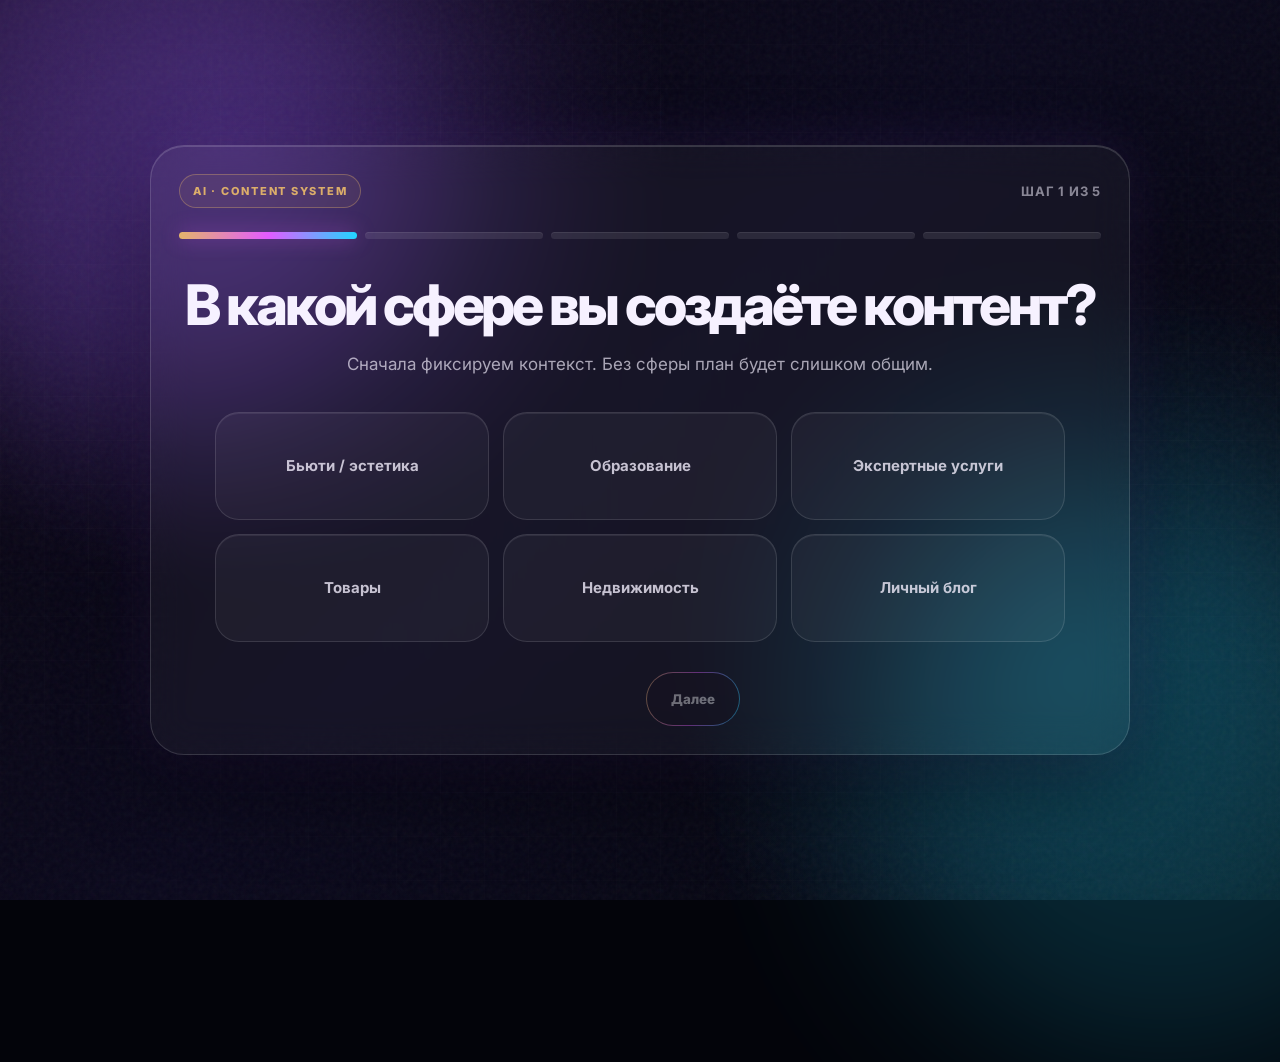
==== commit faa82ead: "Add files via upload" ====
--- a/quiz.html
+++ b/quiz.html
@@ -1,210 +1,69 @@
 <!DOCTYPE html>
 <html lang="ru">
 <head>
-<meta charset="UTF-8">
-<meta name="viewport" content="width=device-width, initial-scale=1.0">
-<title>Контент-система</title>
-
-<style>
-body {
-  margin:0;
-  font-family:Arial;
-  background:#03040a;
-  color:white;
-  display:flex;
-  justify-content:center;
-  align-items:center;
-  min-height:100vh;
-}
-
-.container {
-  max-width:700px;
-  width:100%;
-  text-align:center;
-}
-
-.progress {
-  display:flex;
-  gap:6px;
-  margin-bottom:25px;
-}
-
-.progress div {
-  flex:1;
-  height:6px;
-  background:#222;
-  border-radius:10px;
-}
-
-.progress .active {
-  background:linear-gradient(90deg,#a855f7,#ec4899);
-}
-
-h1 {
-  font-size:28px;
-  margin-bottom:20px;
-}
-
-.options {
-  display:grid;
-  grid-template-columns:1fr 1fr;
-  gap:12px;
-}
-
-.card {
-  padding:14px;
-  border-radius:12px;
-  border:1px solid #333;
-  cursor:pointer;
-}
-
-.card.active {
-  border-color:#a855f7;
-}
-
-.next {
-  margin-top:25px;
-  padding:12px 22px;
-  border:none;
-  border-radius:999px;
-  background:#a855f7;
-  color:white;
-  cursor:pointer;
-}
-</style>
+  <meta charset="UTF-8" />
+  <meta name="viewport" content="width=device-width, initial-scale=1.0" />
+  <title>Контент-система — квиз</title>
+  <style>
+    @import url('https://fonts.googleapis.com/css2?family=Inter:wght@400;500;600;700;800&display=swap');
+    :root{--bg:#03040a;--text:#f6f1ff;--muted:rgba(246,241,255,.66);--violet:#9b5cff;--pink:#e35bff;--blue:#20d6ff;--gold:#e4b46a}
+    *{box-sizing:border-box}
+    body{margin:0;min-height:100vh;font-family:Inter,system-ui,-apple-system,BlinkMacSystemFont,"Segoe UI",sans-serif;color:var(--text);background:var(--bg);overflow-x:hidden}
+    .page{position:relative;min-height:100vh;padding:34px 20px;display:flex;align-items:center;justify-content:center;isolation:isolate}
+    .bg,.glow,.grid,.noise{position:absolute;inset:0;pointer-events:none}.bg{z-index:-1;background:radial-gradient(circle at 18% 16%,rgba(155,92,255,.22),transparent 34%),radial-gradient(circle at 84% 74%,rgba(32,214,255,.16),transparent 32%),linear-gradient(135deg,#05020b 0%,#09071b 48%,#02040a 100%)}.glow{width:46vw;height:46vw;border-radius:999px;filter:blur(92px);opacity:.42;animation:drift 16s ease-in-out infinite alternate}.glow--one{top:-18%;left:-12%;background:rgba(155,92,255,.58)}.glow--two{inset:auto -14% -18% auto;background:rgba(32,214,255,.4);animation-duration:20s}.grid{background-image:linear-gradient(rgba(255,255,255,.043) 1px,transparent 1px),linear-gradient(90deg,rgba(255,255,255,.043) 1px,transparent 1px);background-size:44px 44px;mask-image:radial-gradient(ellipse 80% 70% at 50% 50%,#000 15%,transparent 100%);opacity:.58}.noise{opacity:.07;background-image:url("data:image/svg+xml,%3Csvg viewBox='0 0 220 220' xmlns='http://www.w3.org/2000/svg'%3E%3Cfilter id='n'%3E%3CfeTurbulence type='fractalNoise' baseFrequency='0.8' numOctaves='3' stitchTiles='stitch'/%3E%3C/filter%3E%3Crect width='220' height='220' filter='url(%23n)' opacity='0.7'/%3E%3C/svg%3E")}
+    .quiz,.result{width:min(980px,100%);padding:28px;border-radius:34px;background:rgba(255,255,255,.04);border:1px solid rgba(255,255,255,.14);box-shadow:inset 0 1px 0 rgba(255,255,255,.15),0 30px 90px rgba(0,0,0,.42),0 0 60px rgba(155,92,255,.12);backdrop-filter:blur(20px);animation:appear .7s ease both}
+    .top{display:flex;align-items:center;justify-content:space-between;gap:18px;margin-bottom:24px}.badge{width:fit-content;padding:9px 13px;border:1px solid rgba(228,180,106,.34);border-radius:999px;color:rgba(228,180,106,.95);background:rgba(228,180,106,.07);font-size:11px;font-weight:800;letter-spacing:.16em;text-transform:uppercase}.step-text{color:rgba(246,241,255,.52);font-size:13px;font-weight:700;letter-spacing:.06em;text-transform:uppercase}.progress{display:grid;grid-template-columns:repeat(5,1fr);gap:8px;margin-bottom:38px}.progress span{height:7px;border-radius:999px;background:rgba(255,255,255,.09);box-shadow:inset 0 1px 0 rgba(255,255,255,.08);overflow:hidden}.progress span.active,.progress span.done{background:linear-gradient(90deg,var(--gold),var(--pink),var(--blue));box-shadow:0 0 20px rgba(227,91,255,.35)}
+    .content{text-align:center;animation:softIn .35s ease both}h1{margin:0;font-size:clamp(30px,4.8vw,56px);line-height:1.03;letter-spacing:-.055em;font-weight:800}.subtitle{margin:16px auto 0;max-width:650px;color:var(--muted);font-size:17px;line-height:1.6}.options{margin:34px auto 0;display:grid;grid-template-columns:repeat(3,1fr);gap:14px;max-width:850px}.option{min-height:108px;padding:20px;border-radius:24px;border:1px solid rgba(255,255,255,.12);background:rgba(255,255,255,.04);color:rgba(246,241,255,.78);display:flex;align-items:center;justify-content:center;text-align:center;cursor:pointer;transition:.25s ease;box-shadow:inset 0 1px 0 rgba(255,255,255,.08);font-weight:700;font-size:15px;font-family:inherit}.option:hover{transform:translateY(-3px);border-color:rgba(227,91,255,.48);color:#fff;box-shadow:0 0 34px rgba(227,91,255,.17)}.option.selected{color:#fff;border-color:rgba(227,91,255,.78);background:linear-gradient(rgba(255,255,255,.08),rgba(255,255,255,.05)) padding-box,linear-gradient(120deg,var(--gold),var(--pink),var(--blue)) border-box;box-shadow:0 0 32px rgba(227,91,255,.25),inset 0 1px 0 rgba(255,255,255,.16)}
+    .actions{margin-top:30px;display:flex;align-items:center;justify-content:center;gap:14px;flex-wrap:wrap}button,.link-button,.telegram{border:none;text-decoration:none;font-family:inherit;cursor:pointer;transition:.25s ease}.btn{min-height:54px;padding:0 24px;border-radius:999px;font-weight:800;color:#fff}.btn-primary{background:linear-gradient(#15101f,#15101f) padding-box,linear-gradient(100deg,var(--gold),var(--pink),var(--blue)) border-box;border:1px solid transparent;box-shadow:inset 0 1px 0 rgba(255,255,255,.23),0 0 34px rgba(227,91,255,.22)}.btn-primary:disabled{opacity:.38;cursor:not-allowed;box-shadow:none}.btn-primary:not(:disabled):hover{transform:translateY(-2px) scale(1.02);box-shadow:inset 0 1px 0 rgba(255,255,255,.28),0 0 52px rgba(227,91,255,.34)}.btn-ghost{background:rgba(255,255,255,.055);border:1px solid rgba(255,255,255,.12);color:rgba(246,241,255,.7)}.btn-ghost:hover{color:#fff;border-color:rgba(255,255,255,.24);transform:translateY(-2px)}
+    .result{width:min(1080px,100%)}.result-head{text-align:center;max-width:800px;margin:0 auto 28px}.result h1{margin-top:14px;background:linear-gradient(100deg,#fff 10%,#e9c38a 42%,#e35bff 76%,#20d6ff 100%);-webkit-background-clip:text;background-clip:text;color:transparent}.summary{margin:26px auto 0;max-width:860px;display:flex;flex-wrap:wrap;gap:10px;justify-content:center}.chip{padding:10px 14px;border-radius:999px;background:rgba(255,255,255,.055);border:1px solid rgba(255,255,255,.12);color:rgba(246,241,255,.72);font-size:13px}.chip b{color:#fff}.plan{margin-top:30px;display:grid;grid-template-columns:repeat(3,1fr);gap:16px}.plan-card,.risk-card,.cta-card{padding:24px;border-radius:28px;background:rgba(255,255,255,.045);border:1px solid rgba(255,255,255,.12);box-shadow:inset 0 1px 0 rgba(255,255,255,.09)}.plan-card{position:relative;overflow:hidden;min-height:248px}.plan-card::before{content:"";position:absolute;inset:0 0 auto 0;height:3px;background:linear-gradient(90deg,var(--gold),var(--pink),var(--blue));opacity:.82}.day{color:var(--gold);font-size:12px;font-weight:800;letter-spacing:.16em;text-transform:uppercase;margin-bottom:16px}.plan-card h3,.risk-card h2,.cta-card h3{margin:0 0 12px;letter-spacing:-.025em}.plan-card p,.risk-card p,.cta-card p{margin:0;color:rgba(246,241,255,.68);line-height:1.58;font-size:15px}.risk-card{margin-top:18px;background:linear-gradient(135deg,rgba(155,92,255,.15),rgba(227,91,255,.09),rgba(32,214,255,.08));border-color:rgba(227,91,255,.22);text-align:center}.cta-grid{margin-top:18px;display:grid;grid-template-columns:1fr 1fr;gap:16px}.cta-card{text-align:center}.cta-card .word{display:inline-flex;margin:8px 0 16px;padding:7px 12px;border-radius:999px;background:rgba(255,255,255,.08);color:#fff;font-weight:900;letter-spacing:.08em}.telegram{display:inline-flex;align-items:center;justify-content:center;min-height:52px;padding:0 20px;border-radius:999px;color:#fff;font-weight:800;background:linear-gradient(100deg,var(--violet),var(--pink));box-shadow:0 0 34px rgba(227,91,255,.22)}.telegram.alt{background:linear-gradient(100deg,var(--gold),var(--pink),var(--blue))}.telegram:hover{transform:translateY(-2px) scale(1.02);box-shadow:0 0 52px rgba(227,91,255,.34)}.micro-note{margin-top:13px;color:rgba(246,241,255,.55);font-size:13px;line-height:1.45}.micro-note span{color:rgba(246,241,255,.78)}.bottom-actions{margin-top:22px;display:flex;justify-content:center;gap:12px;flex-wrap:wrap}
+    @keyframes appear{from{opacity:0;transform:translateY(24px);filter:blur(8px)}to{opacity:1;transform:translateY(0);filter:blur(0)}}@keyframes softIn{from{opacity:0;transform:scale(.98);filter:blur(6px)}to{opacity:1;transform:scale(1);filter:blur(0)}}@keyframes drift{from{transform:translate3d(0,0,0) scale(1)}to{transform:translate3d(42px,-26px,0) scale(1.08)}}
+    @media(max-width:820px){.page{align-items:flex-start;padding:20px 14px 28px;min-height:100svh}.quiz,.result{padding:18px;border-radius:26px;background:rgba(255,255,255,.035)}.top{align-items:center;margin-bottom:18px}.badge{font-size:10px;letter-spacing:.12em;padding:8px 10px}.step-text{font-size:11px}.progress{margin-bottom:28px}h1{font-size:clamp(31px,9vw,42px)}.subtitle{font-size:15px;line-height:1.52}.options{grid-template-columns:1fr 1fr;gap:11px;margin-top:28px}.option{min-height:82px;border-radius:20px;font-size:15px;padding:14px 10px}.actions{margin-top:24px}.result-head{margin-bottom:22px}.summary{justify-content:flex-start}.chip{font-size:12px;padding:9px 11px}.plan,.cta-grid{grid-template-columns:1fr}.plan{gap:12px}.plan-card,.risk-card,.cta-card{border-radius:24px;padding:20px}.plan-card{min-height:auto}.plan-card p,.risk-card p,.cta-card p{font-size:14px}.telegram{width:100%}.bottom-actions .btn,.bottom-actions .link-button{width:100%;display:inline-flex;align-items:center;justify-content:center}}
+    @media(max-width:430px){.page{padding:18px 10px 26px}.quiz,.result{border-radius:22px;padding:14px;border-left:0;border-right:0}.top{gap:8px}.progress{gap:6px}.options{gap:10px}.option{min-height:78px;font-size:14px}.btn{min-height:50px;padding:0 20px}.plan-card,.risk-card,.cta-card{padding:18px}}
+  </style>
 </head>
-
 <body>
-
-<div class="container">
-
-<div class="progress" id="progress"></div>
-
-<h1 id="question"></h1>
-
-<div class="options" id="options"></div>
-
-<button class="next" onclick="next()">Далее</button>
-
-</div>
-
-<script>
-
-let step = 0;
-let answers = [];
-
-const steps = [
-  { q:"В какой сфере вы работаете?", options:["Бьюти","Образование","Эксперт","Товары","Недвижимость","Блог"] },
-  { q:"Что сейчас важнее?", options:["Продажи","Аудитория","Экспертность","Темы"] },
-  { q:"Формат?", options:["Видео","Текст","Сторис","Карточки"] },
-  { q:"Где публикуешь?", options:["Instagram","Telegram","YouTube","VK"] },
-  { q:"Что мешает?", options:["Нет идей","Нет времени","Нет структуры","Нет результата"] }
-];
-
-function render() {
-  document.getElementById("question").innerText = steps[step].q;
-
-  const optionsBlock = document.getElementById("options");
-  optionsBlock.innerHTML = "";
-
-  steps[step].options.forEach(opt => {
-    const div = document.createElement("div");
-    div.className = "card";
-    div.innerText = opt;
-
-    div.onclick = () => {
-      document.querySelectorAll(".card").forEach(c => c.classList.remove("active"));
-      div.classList.add("active");
-      answers[step] = opt;
-    };
-
-    optionsBlock.appendChild(div);
-  });
-
-  const progress = document.getElementById("progress");
-  progress.innerHTML = "";
-  steps.forEach((_, i) => {
-    const p = document.createElement("div");
-    if(i <= step) p.classList.add("active");
-    progress.appendChild(p);
-  });
-}
-
-function next() {
-  if (!answers[step]) return;
-
-  step++;
-
-  if (step >= steps.length) {
-    showResult();
-  } else {
+  <main class="page">
+    <div class="bg"><div class="glow glow--one"></div><div class="glow glow--two"></div><div class="grid"></div><div class="noise"></div></div>
+    <section class="quiz" id="quizBox">
+      <div class="top"><div class="badge">AI · CONTENT SYSTEM</div><div class="step-text" id="stepText">Шаг 1 из 5</div></div>
+      <div class="progress" id="progress"></div>
+      <div class="content" id="content">
+        <h1 id="question"></h1><p class="subtitle" id="subtitle"></p><div class="options" id="options"></div>
+        <div class="actions"><button class="btn btn-ghost" id="backBtn" type="button">Назад</button><button class="btn btn-primary" id="nextBtn" type="button" disabled>Далее</button></div>
+      </div>
+    </section>
+  </main>
+  <script>
+    const telegramUser="tatishablin";
+    const steps=[
+      {key:"niche",q:"В какой сфере вы создаёте контент?",subtitle:"Сначала фиксируем контекст. Без сферы план будет слишком общим.",options:["Бьюти / эстетика","Образование","Экспертные услуги","Товары","Недвижимость","Личный блог"]},
+      {key:"goal",q:"Что сейчас важнее всего?",subtitle:"Цель задаёт логику контента: продавать, вовлекать, усиливать доверие или наводить порядок.",options:["Продажи","Аудитория","Экспертность","Темы"]},
+      {key:"format",q:"Какой формат вам ближе?",subtitle:"Лучший формат — тот, который вы сможете делать регулярно, а не героически раз в месяц.",options:["Видео","Текст","Сторис","Карточки"]},
+      {key:"platform",q:"Где вы публикуете контент?",subtitle:"Площадка влияет на подачу: Telegram любит смысл, Instagram — визуальный крючок, YouTube — удержание.",options:["Instagram","Telegram","YouTube","VK"]},
+      {key:"problem",q:"Что чаще всего мешает?",subtitle:"Это покажет слабое место системы — там чаще всего и ломается результат.",options:["Нет идей","Нет времени","Нет структуры","Нет результата"]}
+    ];
+    let step=0;const answers={};const progress=document.getElementById("progress"),stepText=document.getElementById("stepText"),question=document.getElementById("question"),subtitle=document.getElementById("subtitle"),options=document.getElementById("options"),nextBtn=document.getElementById("nextBtn"),backBtn=document.getElementById("backBtn");
+    function buildProgress(){progress.innerHTML="";steps.forEach((_,i)=>{const dot=document.createElement("span");if(i<step)dot.className="done";if(i===step)dot.className="active";progress.appendChild(dot)})}
+    function render(){const current=steps[step];stepText.textContent=`Шаг ${step+1} из ${steps.length}`;question.textContent=current.q;subtitle.textContent=current.subtitle;options.innerHTML="";current.options.forEach(option=>{const card=document.createElement("button");card.type="button";card.className="option";card.textContent=option;if(answers[current.key]===option)card.classList.add("selected");card.addEventListener("click",()=>{answers[current.key]=option;document.querySelectorAll(".option").forEach(item=>item.classList.remove("selected"));card.classList.add("selected");nextBtn.disabled=false});options.appendChild(card)});nextBtn.textContent=step===steps.length-1?"Собрать результат":"Далее";nextBtn.disabled=!answers[current.key];backBtn.style.visibility=step===0?"hidden":"visible";buildProgress()}
+    function getPlan(){const niche=answers.niche,format=answers.format,platform=answers.platform,goal=answers.goal;let day1={title:"Пост узнавания",text:`Покажите ситуацию из сферы «${niche}», в которой ваша аудитория узнает себя: сомнение, хаос, желание результата или усталость от попыток разобраться самостоятельно.`},day2={title:"Пост доверия",text:`Раскройте вашу логику через формат «${format}»: почему вы предлагаете именно такой подход, чем он отличается и какой результат помогает получить.`},day3={title:"Пост действия",text:`На площадке ${platform} дайте простой следующий шаг: написать вам, выбрать вариант, забрать материал или пройти мини-разбор.`};if(goal==="Продажи"){day1.title="Боль → решение";day2.title="Доверие через кейс";day3.title="Мягкий оффер"}if(goal==="Аудитория"){day1.title="Миф или жиза";day2.title="Личный взгляд";day3.title="Вовлекающий вопрос"}if(goal==="Экспертность"){day1.title="Ошибка аудитории";day2.title="Разбор логики";day3.title="Мини-инструкция"}if(goal==="Темы"){day1.title="Что волнует аудиторию";day2.title="3 угла подачи";day3.title="Серия контента"}return{day1,day2,day3}}
+    function openTelegram(word){const message=encodeURIComponent(word);window.open(`https://t.me/${telegramUser}?text=${message}`,"_blank","noopener,noreferrer")}
+    function showResult(){const plan=getPlan();document.querySelector(".page").innerHTML=`
+      <div class="bg"><div class="glow glow--one"></div><div class="glow glow--two"></div><div class="grid"></div><div class="noise"></div></div>
+      <section class="result">
+        <div class="result-head"><div class="badge" style="margin:0 auto;">Ваша контент-система</div><h1>Основа стратегии готова</h1><p class="subtitle">Это не полный контент-план “под ключ”, а рабочая архитектура: от неё уже можно оттолкнуться, чтобы перестать начинать с чистого листа.</p>
+          <div class="summary"><div class="chip">Сфера: <b>${answers.niche}</b></div><div class="chip">Фокус: <b>${answers.goal}</b></div><div class="chip">Формат: <b>${answers.format}</b></div><div class="chip">Площадка: <b>${answers.platform}</b></div><div class="chip">Стопор: <b>${answers.problem}</b></div></div>
+        </div>
+        <div class="plan"><article class="plan-card"><div class="day">День 1</div><h3>${plan.day1.title}</h3><p>${plan.day1.text}</p></article><article class="plan-card"><div class="day">День 2</div><h3>${plan.day2.title}</h3><p>${plan.day2.text}</p></article><article class="plan-card"><div class="day">День 3</div><h3>${plan.day3.title}</h3><p>${plan.day3.text}</p></article></div>
+        <div class="risk-card"><h2>И вот где большинство всё ломает</h2><p>Этот план работает только если правильно упаковать подачу. В 90% случаев результат теряется не в идеях, а в первом экране, формулировке смысла и призыве к действию.</p></div>
+        <div class="cta-grid">
+          <article class="cta-card"><h3>Нужна быстрая вкусняшка?</h3><p>Напишите кодовое слово:</p><div class="word">ИДЕИ</div><p>и получите 10 тем, от которых можно оттолкнуться уже сегодня.</p><br><button class="telegram" type="button" onclick="openTelegram('ИДЕИ')">Получить 10 идей →</button></article>
+          <article class="cta-card"><h3>Хотите понять, где всё может сломаться?</h3><p>Напишите кодовое слово:</p><div class="word">РАЗБОР</div><p>и получите разбор слабого места вашей контент-логики.</p><br><button class="telegram alt" type="button" onclick="openTelegram('РАЗБОР')">Понять, где всё ломается →</button><p class="micro-note">Не по шаблону —<br>разбор вашей системы<br><span>и того, где вы теряете результат</span></p></article>
+        </div>
+        <div class="bottom-actions"><button class="btn btn-ghost" type="button" onclick="location.reload()">Собрать другую стратегию</button><a class="btn btn-ghost link-button" href="index.html" style="display:inline-flex;align-items:center;">Вернуться на первый экран</a></div>
+      </section>`}
+    nextBtn.addEventListener("click",()=>{const key=steps[step].key;if(!answers[key])return;if(step===steps.length-1){showResult();return}step++;render()});
+    backBtn.addEventListener("click",()=>{if(step===0)return;step--;render()});
     render();
-  }
-}
-
-function showResult() {
-
-  document.body.innerHTML = `
-  <div style="max-width:800px;margin:auto;text-align:center;padding:40px">
-
-    <h1>Основа стратегии готова</h1>
-
-    <p style="opacity:.7">
-      Сфера: <b>${answers[0]}</b><br>
-      Фокус: <b>${answers[1]}</b><br>
-      Формат: <b>${answers[2]}</b><br>
-      Площадка: <b>${answers[3]}</b><br>
-      Стопор: <b>${answers[4]}</b>
-    </p>
-
-    <div style="margin-top:30px;text-align:left">
-      <h3>День 1</h3>
-      <p>Покажи ситуацию, в которой человек узнаёт себя</p>
-
-      <h3>День 2</h3>
-      <p>Объясни свою логику и подход</p>
-
-      <h3>День 3</h3>
-      <p>Дай простой следующий шаг</p>
-    </div>
-
-    <div style="margin-top:30px">
-      <h2>И вот где большинство всё ломает</h2>
-      <p style="opacity:.7">
-        В 90% случаев результат теряется не в идеях,  
-        а в подаче и первом экране.
-      </p>
-    </div>
-
-    <div style="margin-top:30px">
-
-      <button style="padding:12px 20px;margin:10px;border:none;border-radius:999px;background:#a855f7;color:white">
-        Получить 10 идей →
-      </button>
-
-      <button style="padding:12px 20px;margin:10px;border:none;border-radius:999px;background:#ec4899;color:white">
-        Понять, где всё ломается →
-      </button>
-
-      <p style="margin-top:10px;opacity:.6;font-size:13px">
-        Не по шаблону —<br>
-        разбор вашей системы<br>
-        <span style="opacity:.8">и того, где вы теряете результат</span>
-      </p>
-
-    </div>
-
-    <button onclick="location.reload()" style="margin-top:30px;background:none;border:none;color:#aaa">
-      Собрать другую стратегию
-    </button>
-
-  </div>
-  `;
-}
-
-render();
-
-</script>
-
+  </script>
 </body>
-</html>
+</html>
